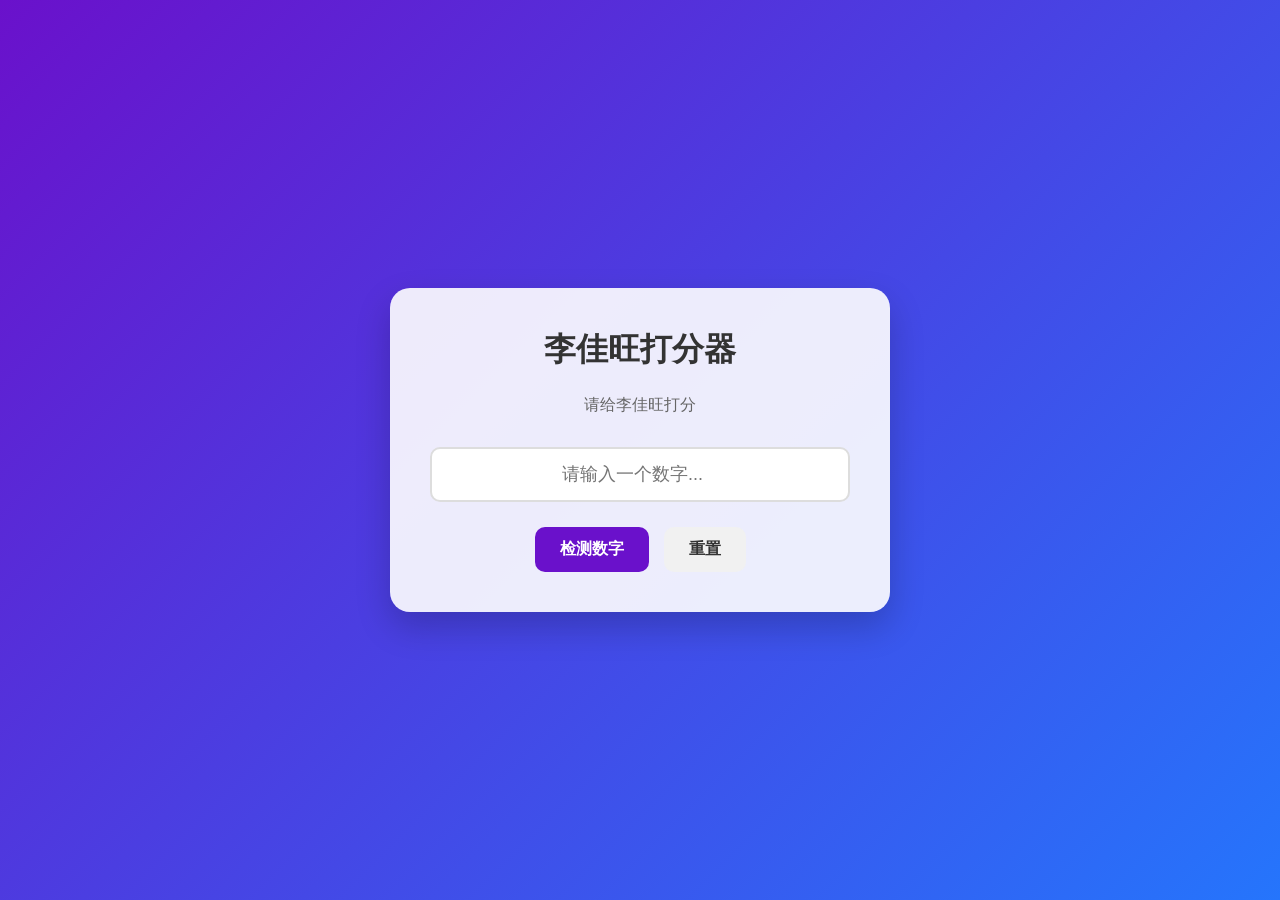
==== index.html @ b2b63b45 "增加了旺仔头像捏" ====
<!DOCTYPE html>
<html lang="zh-CN">
<head>
    <meta charset="UTF-8">
    <meta name="viewport" content="width=device-width, initial-scale=1.0">
    <title>李佳旺打分器</title>
    
    <link rel="icon" href="cute_wang.jpg" type="image/png">

    <style>
        /* --- 2. 加载动画样式 --- */
        #loader {
            position: fixed;
            top: 0;
            left: 0;
            width: 100%;
            height: 100%;
            background-color: #f4f4f4;
            display: flex;
            flex-direction: column;
            justify-content: center;
            align-items: center;
            z-index: 9999;
            transition: opacity 0.5s ease;
        }

        .eating-animation {
            width: 120px;
            height: auto;
            animation: swallow 1.2s ease-in-out infinite;
        }

        @keyframes swallow {
            0%, 100% { transform: scale(1) translateY(0); }
            50% { transform: scale(1.15) translateY(-5px); }
        }

        .loading-text {
            margin-top: 20px;
            color: #666;
            font-family: 'Segoe UI', sans-serif;
        }

        /* --- 3. 你原本的打分器样式 --- */
        * {
            margin: 0;
            padding: 0;
            box-sizing: border-box;
            font-family: 'Segoe UI', Tahoma, Geneva, Verdana, sans-serif;
        }
        
        body {
            display: flex;
            justify-content: center;
            align-items: center;
            min-height: 100vh;
            background: linear-gradient(135deg, #6a11cb 0%, #2575fc 100%);
            padding: 20px;
        }
        
        .container {
            background-color: rgba(255, 255, 255, 0.9);
            border-radius: 20px;
            box-shadow: 0 15px 35px rgba(0, 0, 0, 0.2);
            padding: 40px;
            width: 100%;
            max-width: 500px;
            text-align: center;
            transition: transform 0.3s ease;
        }
        
        .container:hover {
            transform: translateY(-5px);
        }
        
        h1 {
            color: #333;
            margin-bottom: 20px;
            font-weight: 600;
        }
        
        .description {
            color: #666;
            margin-bottom: 30px;
            line-height: 1.6;
        }
        
        .input-group {
            margin-bottom: 25px;
        }
        
        input {
            width: 100%;
            padding: 15px;
            border: 2px solid #ddd;
            border-radius: 10px;
            font-size: 18px;
            text-align: center;
            transition: border-color 0.3s;
        }
        
        input:focus {
            outline: none;
            border-color: #6a11cb;
            box-shadow: 0 0 0 3px rgba(106, 17, 203, 0.2);
        }
        
        .button-group {
            display: flex;
            justify-content: center;
            gap: 15px;
        }
        
        button {
            padding: 12px 25px;
            border: none;
            border-radius: 10px;
            font-size: 16px;
            font-weight: 600;
            cursor: pointer;
            transition: all 0.3s ease;
        }
        
        #check-btn {
            background-color: #6a11cb;
            color: white;
        }
        
        #check-btn:hover {
            background-color: #550db0;
            transform: translateY(-2px);
        }
        
        #reset-btn {
            background-color: #f1f1f1;
            color: #333;
        }
        
        #reset-btn:hover {
            background-color: #e1e1e1;
            transform: translateY(-2px);
        }
        
        .modal {
            display: none;
            position: fixed;
            top: 0;
            left: 0;
            width: 100%;
            height: 100%;
            background-color: rgba(0, 0, 0, 0.6);
            justify-content: center;
            align-items: center;
            z-index: 1000;
            animation: fadeIn 0.3s ease;
        }
        
        .modal-content {
            background-color: white;
            padding: 40px;
            border-radius: 15px;
            text-align: center;
            max-width: 400px;
            width: 90%;
            box-shadow: 0 10px 30px rgba(0, 0, 0, 0.3);
            animation: slideUp 0.4s ease;
            position: relative;
        }
        
        .modal h2 {
            color: #e74c3c;
            margin-bottom: 20px;
            font-size: 28px;
        }
        
        .modal p {
            margin-bottom: 25px;
            font-size: 18px;
            color: #333;
        }
        
        #close-btn {
            background-color: #6a11cb;
            color: white;
            padding: 12px 30px;
            border: none;
            border-radius: 8px;
            font-size: 16px;
            cursor: pointer;
            transition: background-color 0.3s;
        }
        
        @keyframes fadeIn { from { opacity: 0; } to { opacity: 1; } }
        @keyframes slideUp { 
            from { opacity: 0; transform: translateY(50px); } 
            to { opacity: 1; transform: translateY(0); } 
        }

        @media (max-width: 600px) {
            .container { padding: 30px 20px; }
            h1 { font-size: 24px; }
            .button-group { flex-direction: column; }
            button { width: 100%; }
        }
    </style>
</head>
<body>

    <div id="loader">
        <img src="cute_wang.jpg" alt="Loading" class="eating-animation">
        <div class="loading-text">正在连接李佳旺评分系统...</div>
    </div>

    <div class="container">
        <h1>李佳旺打分器</h1>
        <p class="description">请给李佳旺打分</p>
        
        <div class="input-group">
            <input type="number" id="number-input" placeholder="请输入一个数字...">
        </div>
        
        <div class="button-group">
            <button id="check-btn">检测数字</button>
            <button id="reset-btn">重置</button>
        </div>
    </div>
    
    <div class="modal" id="modal">
        <div class="modal-content">
            <h2>⚠️ 你说得对但是</h2>
            <p id="modal-message">我是你爹</p>
            <button id="close-btn">滚</button>
        </div>
    </div>

    <script>
        document.addEventListener('DOMContentLoaded', function() {
            // --- A. 加载完成后自动移除动画的逻辑 ---
            window.addEventListener('load', function() {
                const loader = document.getElementById('loader');
                setTimeout(() => {
                    loader.style.opacity = '0';
                    setTimeout(() => { loader.style.display = 'none'; }, 500);
                }, 1000); // 1秒后消失
            });

            // --- B. 你原本的打分逻辑 ---
            const input = document.getElementById('number-input');
            const checkBtn = document.getElementById('check-btn');
            const resetBtn = document.getElementById('reset-btn');
            const modal = document.getElementById('modal');
            const closeBtn = document.getElementById('close-btn');
            const modalMessage = document.getElementById('modal-message');
            
            checkBtn.addEventListener('click', function() {
                const value = input.value.trim();
                if (value === '') {
                    modalMessage.textContent = '请输入一个数字';
                    modal.style.display = 'flex';
                    return;
                }
                const number = parseFloat(value);
                if (isNaN(number)) {
                    modalMessage.textContent = '请输入有效的数字';
                    modal.style.display = 'flex';
                    return;
                }
                if (number >= 10) {
                    modalMessage.textContent = '你是我爹';
                    modal.style.display = 'flex';
                } else {
                    modalMessage.textContent = `我是你爹`;
                    modal.style.display = 'flex';
                }
            });
            
            resetBtn.addEventListener('click', function() {
                input.value = '';
                input.focus();
            });
            
            closeBtn.addEventListener('click', function() {
                modal.style.display = 'none';
            });
            
            window.addEventListener('click', function(event) {
                if (event.target === modal) {
                    modal.style.display = 'none';
                }
            });
            
            input.addEventListener('keyup', function(event) {
                if (event.key === 'Enter') {
                    checkBtn.click();
                }
            });
        });
    </script>
</body>
</html>
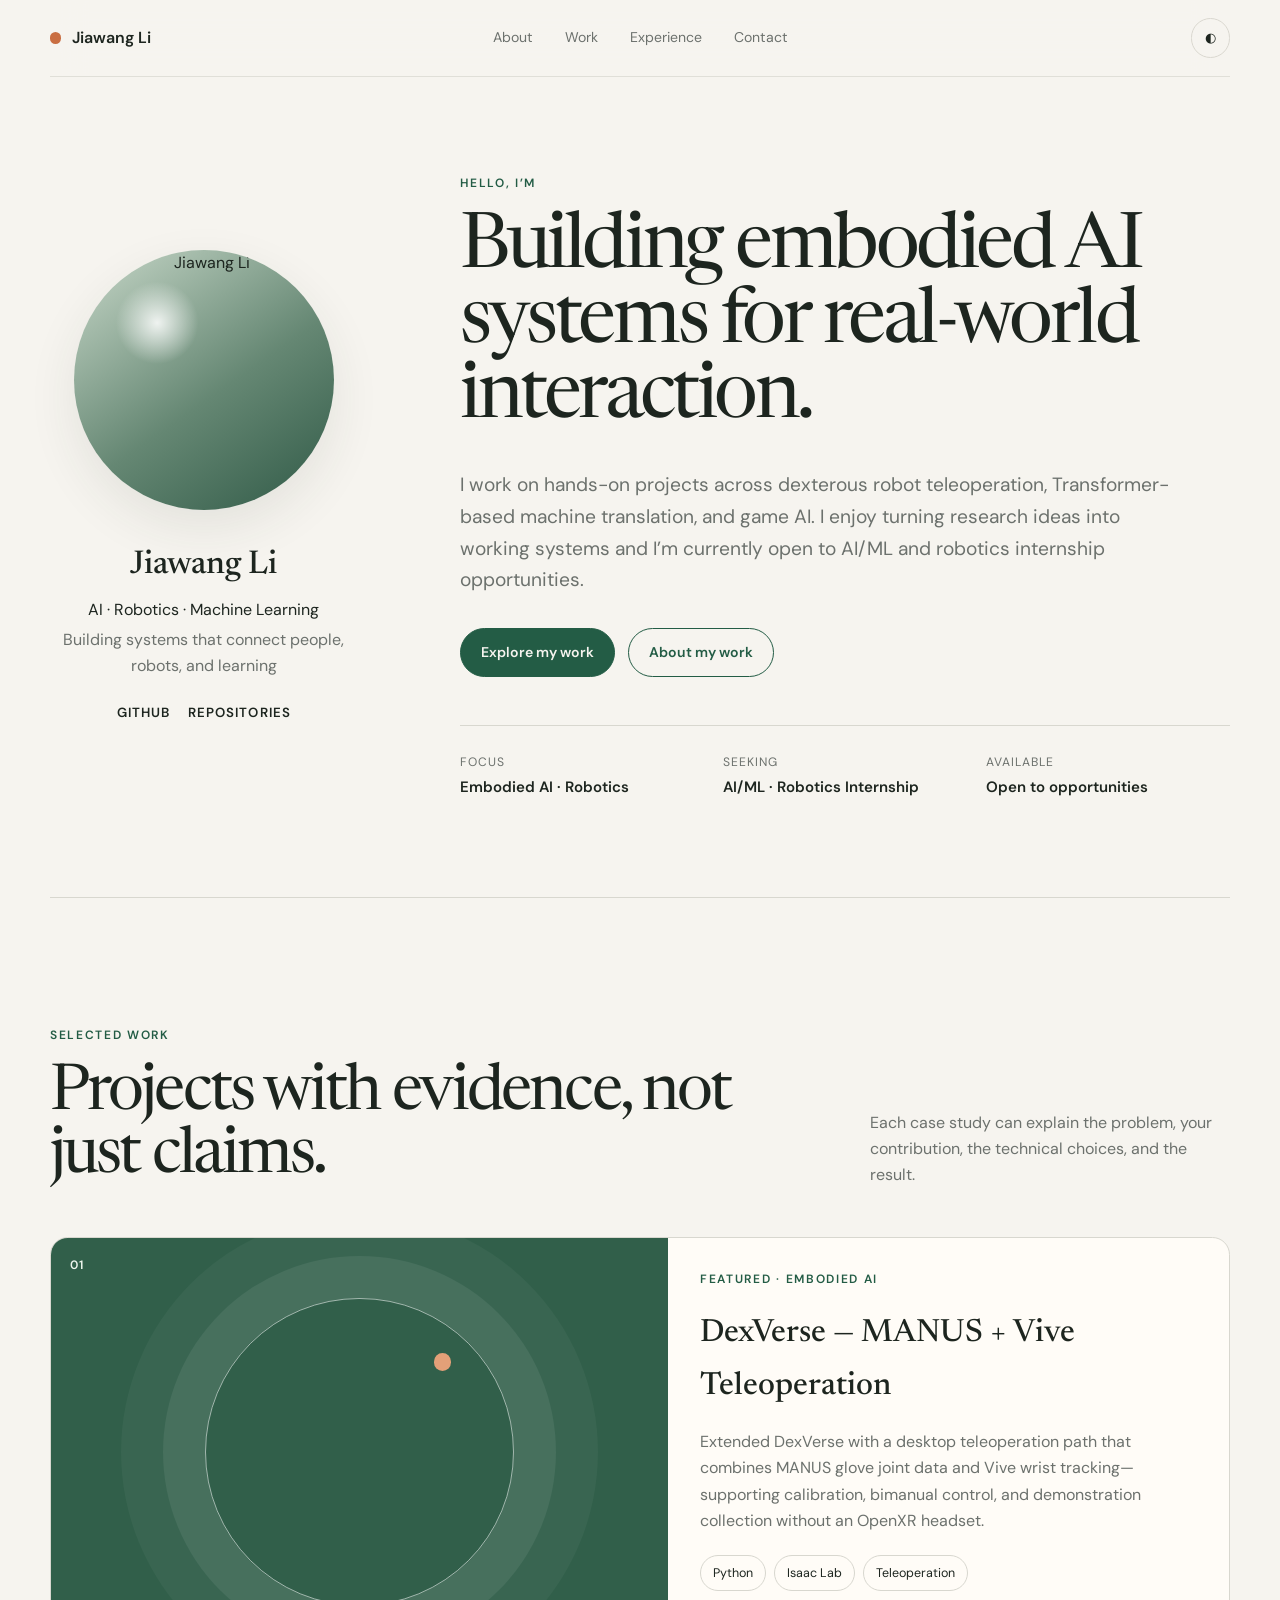
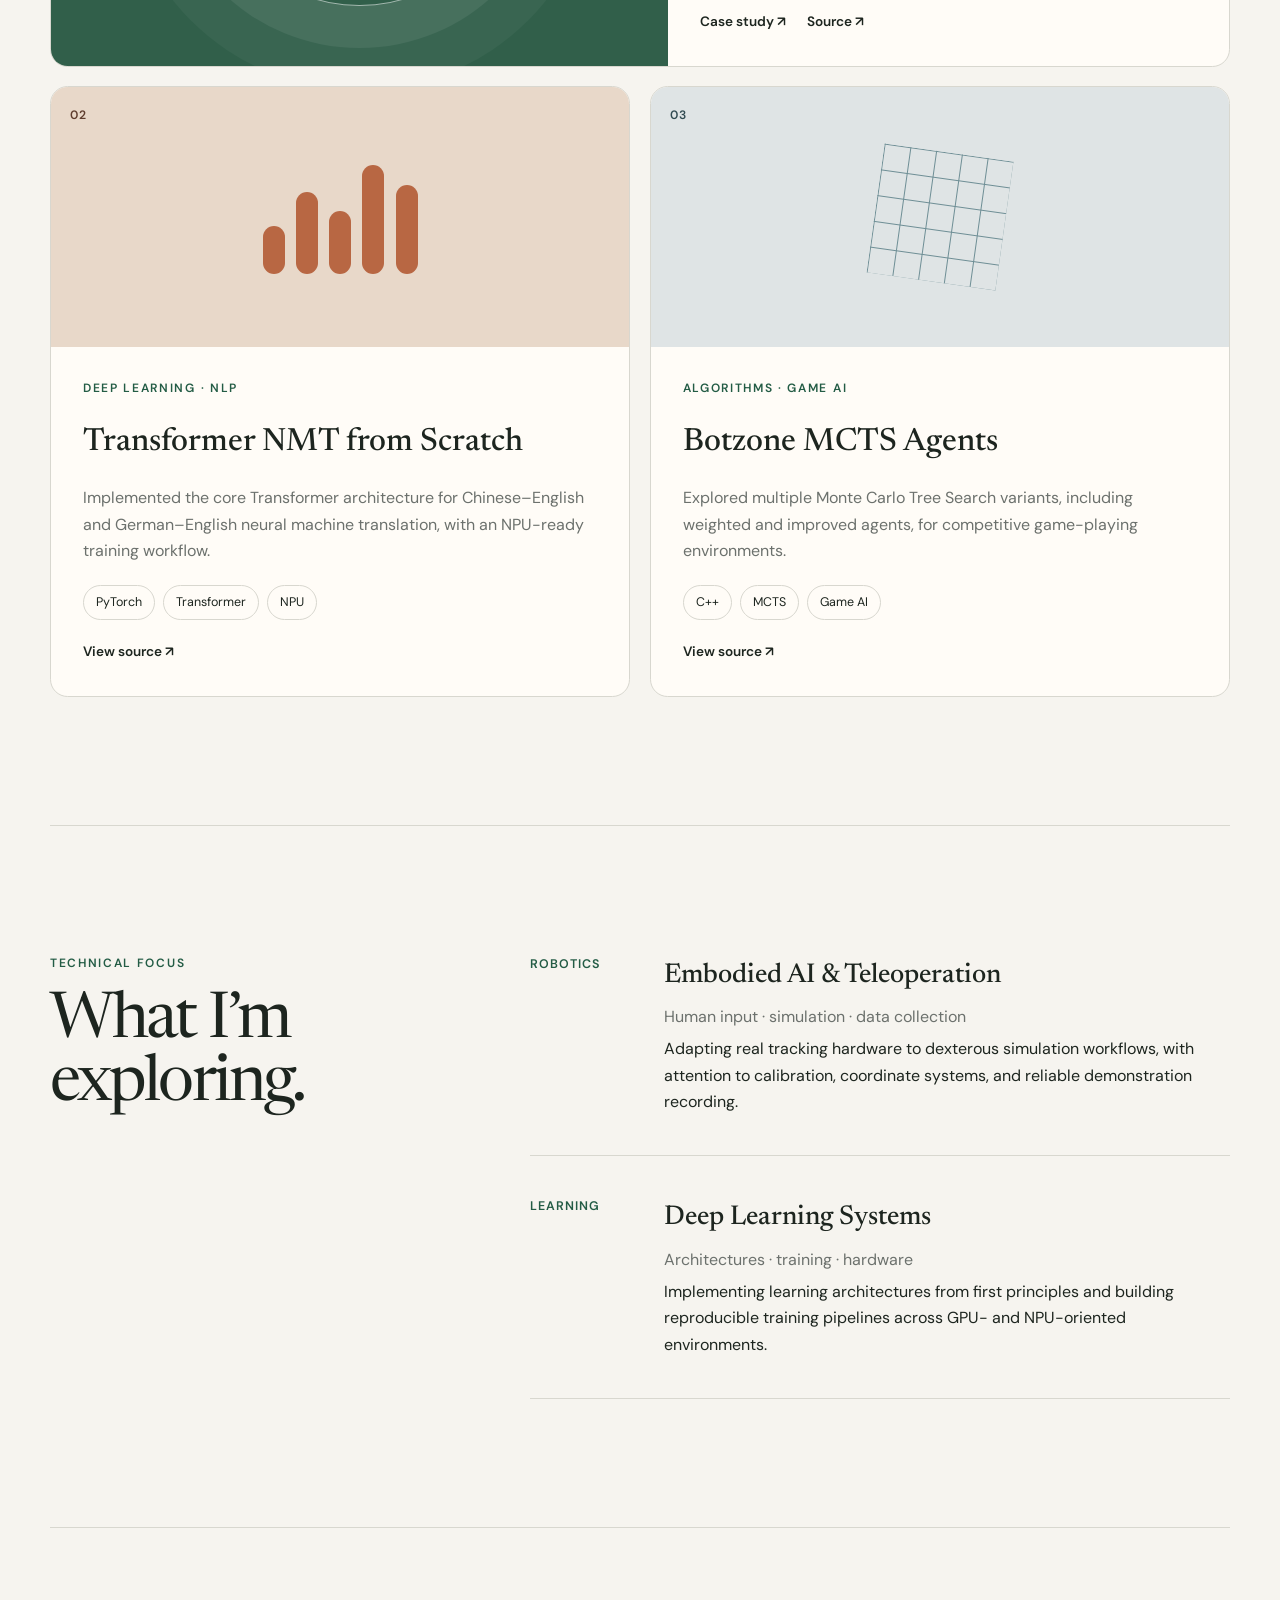
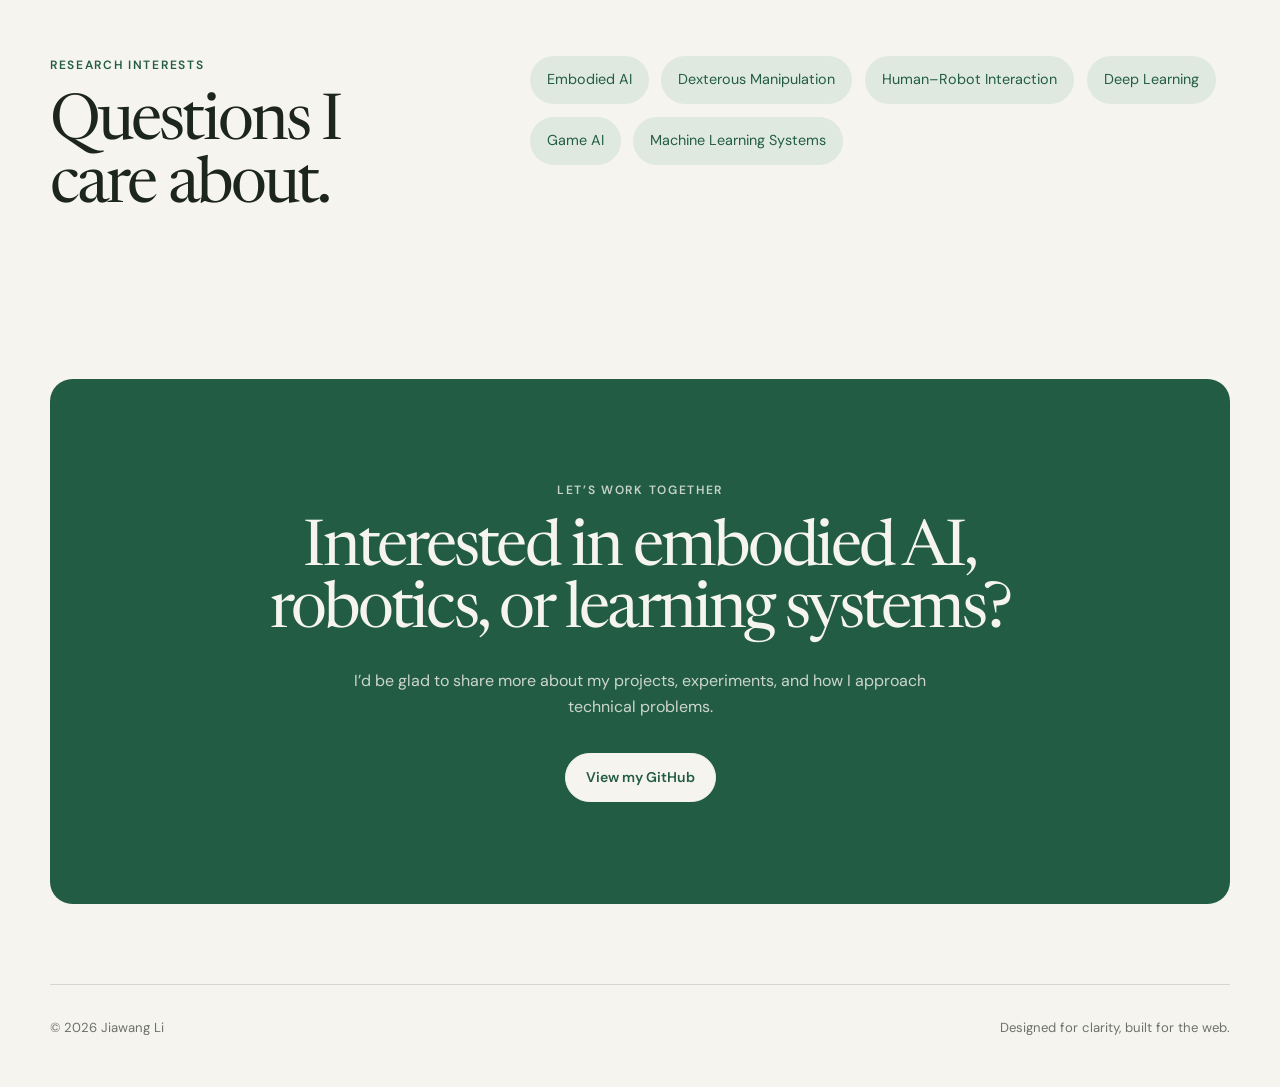
==== commit 00e71a3c: "Redesign portfolio for AI and robotics internships Replace the existing homepage with a responsive a" ====
--- a/index.html
+++ b/index.html
@@ -1,300 +1,215 @@
-<!DOCTYPE html>
-<html lang="zh-CN">
-<head>
-    <meta charset="UTF-8">
-    <meta name="viewport" content="width=device-width, initial-scale=1.0">
-    <title>李佳旺打分器</title>
-    
-    <link rel="icon" href="cute_wang.jpg" type="image/png">
-
-    <style>
-        /* --- 2. 加载动画样式 --- */
-        #loader {
-            position: fixed;
-            top: 0;
-            left: 0;
-            width: 100%;
-            height: 100%;
-            background-color: #f4f4f4;
-            display: flex;
-            flex-direction: column;
-            justify-content: center;
-            align-items: center;
-            z-index: 9999;
-            transition: opacity 0.5s ease;
-        }
-
-        .eating-animation {
-            width: 120px;
-            height: auto;
-            animation: swallow 1.2s ease-in-out infinite;
-        }
-
-        @keyframes swallow {
-            0%, 100% { transform: scale(1) translateY(0); }
-            50% { transform: scale(1.15) translateY(-5px); }
-        }
-
-        .loading-text {
-            margin-top: 20px;
-            color: #666;
-            font-family: 'Segoe UI', sans-serif;
-        }
-
-        /* --- 3. 你原本的打分器样式 --- */
-        * {
-            margin: 0;
-            padding: 0;
-            box-sizing: border-box;
-            font-family: 'Segoe UI', Tahoma, Geneva, Verdana, sans-serif;
-        }
-        
-        body {
-            display: flex;
-            justify-content: center;
-            align-items: center;
-            min-height: 100vh;
-            background: linear-gradient(135deg, #6a11cb 0%, #2575fc 100%);
-            padding: 20px;
-        }
-        
-        .container {
-            background-color: rgba(255, 255, 255, 0.9);
-            border-radius: 20px;
-            box-shadow: 0 15px 35px rgba(0, 0, 0, 0.2);
-            padding: 40px;
-            width: 100%;
-            max-width: 500px;
-            text-align: center;
-            transition: transform 0.3s ease;
-        }
-        
-        .container:hover {
-            transform: translateY(-5px);
-        }
-        
-        h1 {
-            color: #333;
-            margin-bottom: 20px;
-            font-weight: 600;
-        }
-        
-        .description {
-            color: #666;
-            margin-bottom: 30px;
-            line-height: 1.6;
-        }
-        
-        .input-group {
-            margin-bottom: 25px;
-        }
-        
-        input {
-            width: 100%;
-            padding: 15px;
-            border: 2px solid #ddd;
-            border-radius: 10px;
-            font-size: 18px;
-            text-align: center;
-            transition: border-color 0.3s;
-        }
-        
-        input:focus {
-            outline: none;
-            border-color: #6a11cb;
-            box-shadow: 0 0 0 3px rgba(106, 17, 203, 0.2);
-        }
-        
-        .button-group {
-            display: flex;
-            justify-content: center;
-            gap: 15px;
-        }
-        
-        button {
-            padding: 12px 25px;
-            border: none;
-            border-radius: 10px;
-            font-size: 16px;
-            font-weight: 600;
-            cursor: pointer;
-            transition: all 0.3s ease;
-        }
-        
-        #check-btn {
-            background-color: #6a11cb;
-            color: white;
-        }
-        
-        #check-btn:hover {
-            background-color: #550db0;
-            transform: translateY(-2px);
-        }
-        
-        #reset-btn {
-            background-color: #f1f1f1;
-            color: #333;
-        }
-        
-        #reset-btn:hover {
-            background-color: #e1e1e1;
-            transform: translateY(-2px);
-        }
-        
-        .modal {
-            display: none;
-            position: fixed;
-            top: 0;
-            left: 0;
-            width: 100%;
-            height: 100%;
-            background-color: rgba(0, 0, 0, 0.6);
-            justify-content: center;
-            align-items: center;
-            z-index: 1000;
-            animation: fadeIn 0.3s ease;
-        }
-        
-        .modal-content {
-            background-color: white;
-            padding: 40px;
-            border-radius: 15px;
-            text-align: center;
-            max-width: 400px;
-            width: 90%;
-            box-shadow: 0 10px 30px rgba(0, 0, 0, 0.3);
-            animation: slideUp 0.4s ease;
-            position: relative;
-        }
-        
-        .modal h2 {
-            color: #e74c3c;
-            margin-bottom: 20px;
-            font-size: 28px;
-        }
-        
-        .modal p {
-            margin-bottom: 25px;
-            font-size: 18px;
-            color: #333;
-        }
-        
-        #close-btn {
-            background-color: #6a11cb;
-            color: white;
-            padding: 12px 30px;
-            border: none;
-            border-radius: 8px;
-            font-size: 16px;
-            cursor: pointer;
-            transition: background-color 0.3s;
-        }
-        
-        @keyframes fadeIn { from { opacity: 0; } to { opacity: 1; } }
-        @keyframes slideUp { 
-            from { opacity: 0; transform: translateY(50px); } 
-            to { opacity: 1; transform: translateY(0); } 
-        }
-
-        @media (max-width: 600px) {
-            .container { padding: 30px 20px; }
-            h1 { font-size: 24px; }
-            .button-group { flex-direction: column; }
-            button { width: 100%; }
-        }
-    </style>
-</head>
-<body>
-
-    <div id="loader">
-        <img src="cute_wang.jpg" alt="Loading" class="eating-animation">
-        <div class="loading-text">正在连接李佳旺评分系统...</div>
-    </div>
-
-    <div class="container">
-        <h1>李佳旺打分器</h1>
-        <p class="description">请给李佳旺打分</p>
-        
-        <div class="input-group">
-            <input type="number" id="number-input" placeholder="请输入一个数字...">
-        </div>
-        
-        <div class="button-group">
-            <button id="check-btn">检测数字</button>
-            <button id="reset-btn">重置</button>
-        </div>
-    </div>
-    
-    <div class="modal" id="modal">
-        <div class="modal-content">
-            <h2>⚠️ 你说得对但是</h2>
-            <p id="modal-message">我是你爹</p>
-            <button id="close-btn">滚</button>
-        </div>
-    </div>
-
-    <script>
-        document.addEventListener('DOMContentLoaded', function() {
-            // --- A. 加载完成后自动移除动画的逻辑 ---
-            window.addEventListener('load', function() {
-                const loader = document.getElementById('loader');
-                setTimeout(() => {
-                    loader.style.opacity = '0';
-                    setTimeout(() => { loader.style.display = 'none'; }, 500);
-                }, 1000); // 1秒后消失
-            });
-
-            // --- B. 你原本的打分逻辑 ---
-            const input = document.getElementById('number-input');
-            const checkBtn = document.getElementById('check-btn');
-            const resetBtn = document.getElementById('reset-btn');
-            const modal = document.getElementById('modal');
-            const closeBtn = document.getElementById('close-btn');
-            const modalMessage = document.getElementById('modal-message');
-            
-            checkBtn.addEventListener('click', function() {
-                const value = input.value.trim();
-                if (value === '') {
-                    modalMessage.textContent = '请输入一个数字';
-                    modal.style.display = 'flex';
-                    return;
-                }
-                const number = parseFloat(value);
-                if (isNaN(number)) {
-                    modalMessage.textContent = '请输入有效的数字';
-                    modal.style.display = 'flex';
-                    return;
-                }
-                if (number >= 10) {
-                    modalMessage.textContent = '你是我爹';
-                    modal.style.display = 'flex';
-                } else {
-                    modalMessage.textContent = `我是你爹`;
-                    modal.style.display = 'flex';
-                }
-            });
-            
-            resetBtn.addEventListener('click', function() {
-                input.value = '';
-                input.focus();
-            });
-            
-            closeBtn.addEventListener('click', function() {
-                modal.style.display = 'none';
-            });
-            
-            window.addEventListener('click', function(event) {
-                if (event.target === modal) {
-                    modal.style.display = 'none';
-                }
-            });
-            
-            input.addEventListener('keyup', function(event) {
-                if (event.key === 'Enter') {
-                    checkBtn.click();
-                }
-            });
-        });
-    </script>
-</body>
-</html>+<!doctype html>
+<html lang="en">
+  <head>
+    <meta charset="UTF-8" />
+    <meta name="viewport" content="width=device-width, initial-scale=1.0" />
+    <meta
+      name="description"
+      content="Personal academic portfolio featuring AI projects, research interests, experience, and education."
+    />
+    <meta name="theme-color" content="#f6f4ef" />
+    <title>Jiawang Li — AI, Robotics & Machine Learning</title>
+    <link rel="preconnect" href="https://fonts.googleapis.com" />
+    <link rel="preconnect" href="https://fonts.gstatic.com" crossorigin />
+    <link
+      href="https://fonts.googleapis.com/css2?family=DM+Sans:wght@400;500;600&family=Newsreader:opsz,wght@6..72,400;6..72,500&display=swap"
+      rel="stylesheet"
+    />
+    <link rel="stylesheet" href="styles.css" />
+  </head>
+  <body>
+    <a class="skip-link" href="#main">Skip to content</a>
+
+    <header class="site-header">
+      <a class="wordmark" href="#top" aria-label="Back to top">
+        <span class="wordmark-dot"></span>
+        <span data-profile="shortName">Jiawang Li</span>
+      </a>
+      <nav aria-label="Primary navigation">
+        <a href="#about">About</a>
+        <a href="#work">Work</a>
+        <a href="#experience">Experience</a>
+        <a href="#contact">Contact</a>
+      </nav>
+      <button class="theme-toggle" type="button" aria-label="Toggle color theme">
+        <span aria-hidden="true">◐</span>
+      </button>
+    </header>
+
+    <main id="main">
+      <section class="hero" id="top">
+        <div class="profile-card">
+          <div class="avatar">
+            <img src="https://github.com/JiawangLi07.png" alt="Jiawang Li" />
+          </div>
+          <h1 data-profile="name">Jiawang Li</h1>
+          <p class="profile-role" data-profile="role">AI · Robotics · Machine Learning</p>
+          <p class="profile-location" data-profile="location">Building systems that connect people, robots, and learning</p>
+          <div class="social-links" aria-label="Social links">
+            <a data-link="github" href="https://github.com/JiawangLi07" target="_blank" rel="noreferrer">GitHub</a>
+            <a href="https://github.com/JiawangLi07?tab=repositories" target="_blank" rel="noreferrer">Repositories</a>
+          </div>
+        </div>
+
+        <div class="hero-copy" id="about">
+          <p class="eyebrow">Hello, I’m</p>
+          <h2 data-profile="headline">Building embodied AI systems for real-world interaction.</h2>
+          <p class="intro" data-profile="intro">
+            I work on hands-on projects across dexterous robot teleoperation, Transformer-based machine translation,
+            and game AI. I enjoy turning research ideas into working systems and I’m currently open to AI/ML and
+            robotics internship opportunities.
+          </p>
+          <div class="hero-actions">
+            <a class="button button-primary" href="#work">Explore my work</a>
+            <a class="button button-secondary" href="#experience">About my work</a>
+          </div>
+          <dl class="quick-facts">
+            <div>
+              <dt>Focus</dt>
+              <dd data-profile="focus">Embodied AI · Robotics</dd>
+            </div>
+            <div>
+              <dt>Seeking</dt>
+              <dd data-profile="seeking">AI/ML · Robotics Internship</dd>
+            </div>
+            <div>
+              <dt>Available</dt>
+              <dd data-profile="availability">Open to opportunities</dd>
+            </div>
+          </dl>
+        </div>
+      </section>
+
+      <section class="section" id="work">
+        <div class="section-heading">
+          <div>
+            <p class="eyebrow">Selected work</p>
+            <h2>Projects with evidence, not just claims.</h2>
+          </div>
+          <p>Each case study can explain the problem, your contribution, the technical choices, and the result.</p>
+        </div>
+
+        <div class="project-grid">
+          <article class="project-card project-featured">
+            <div class="project-visual visual-one" aria-hidden="true">
+              <span>01</span>
+              <div class="visual-orbit"></div>
+            </div>
+            <div class="project-content">
+              <p class="project-type">Featured · Embodied AI</p>
+              <h3>DexVerse — MANUS + Vive Teleoperation</h3>
+              <p>
+                Extended DexVerse with a desktop teleoperation path that combines MANUS glove joint data and Vive
+                wrist tracking—supporting calibration, bimanual control, and demonstration collection without an
+                OpenXR headset.
+              </p>
+              <ul class="tags" aria-label="Technologies">
+                <li>Python</li>
+                <li>Isaac Lab</li>
+                <li>Teleoperation</li>
+              </ul>
+              <div class="project-links">
+                <a href="https://github.com/JiawangLi07/manus-vive-dexverse" target="_blank" rel="noreferrer">Case study ↗</a>
+                <a href="https://github.com/JiawangLi07/manus-vive-dexverse" target="_blank" rel="noreferrer">Source ↗</a>
+              </div>
+            </div>
+          </article>
+
+          <article class="project-card">
+            <div class="project-visual visual-two" aria-hidden="true">
+              <span>02</span>
+              <div class="visual-bars"><i></i><i></i><i></i><i></i><i></i></div>
+            </div>
+            <div class="project-content">
+              <p class="project-type">Deep learning · NLP</p>
+              <h3>Transformer NMT from Scratch</h3>
+              <p>Implemented the core Transformer architecture for Chinese–English and German–English neural machine translation, with an NPU-ready training workflow.</p>
+              <ul class="tags">
+                <li>PyTorch</li>
+                <li>Transformer</li>
+                <li>NPU</li>
+              </ul>
+              <div class="project-links">
+                <a href="https://github.com/JiawangLi07/Transformer-handout" target="_blank" rel="noreferrer">View source ↗</a>
+              </div>
+            </div>
+          </article>
+
+          <article class="project-card">
+            <div class="project-visual visual-three" aria-hidden="true">
+              <span>03</span>
+              <div class="visual-grid"></div>
+            </div>
+            <div class="project-content">
+              <p class="project-type">Algorithms · Game AI</p>
+              <h3>Botzone MCTS Agents</h3>
+              <p>Explored multiple Monte Carlo Tree Search variants, including weighted and improved agents, for competitive game-playing environments.</p>
+              <ul class="tags">
+                <li>C++</li>
+                <li>MCTS</li>
+                <li>Game AI</li>
+              </ul>
+              <div class="project-links">
+                <a href="https://github.com/JiawangLi07/botzone" target="_blank" rel="noreferrer">View source ↗</a>
+              </div>
+            </div>
+          </article>
+        </div>
+      </section>
+
+      <section class="section split-section" id="experience">
+        <div>
+          <p class="eyebrow">Technical focus</p>
+          <h2>What I’m exploring.</h2>
+        </div>
+        <div class="timeline">
+          <article>
+            <div class="timeline-meta">Robotics</div>
+            <div>
+              <h3>Embodied AI & Teleoperation</h3>
+              <p class="muted">Human input · simulation · data collection</p>
+              <p>Adapting real tracking hardware to dexterous simulation workflows, with attention to calibration, coordinate systems, and reliable demonstration recording.</p>
+            </div>
+          </article>
+          <article>
+            <div class="timeline-meta">Learning</div>
+            <div>
+              <h3>Deep Learning Systems</h3>
+              <p class="muted">Architectures · training · hardware</p>
+              <p>Implementing learning architectures from first principles and building reproducible training pipelines across GPU- and NPU-oriented environments.</p>
+            </div>
+          </article>
+        </div>
+      </section>
+
+      <section class="section interests-section">
+        <div>
+          <p class="eyebrow">Research interests</p>
+          <h2>Questions I care about.</h2>
+        </div>
+        <div class="interest-list">
+          <span>Embodied AI</span>
+          <span>Dexterous Manipulation</span>
+          <span>Human–Robot Interaction</span>
+          <span>Deep Learning</span>
+          <span>Game AI</span>
+          <span>Machine Learning Systems</span>
+        </div>
+      </section>
+
+      <section class="contact-section" id="contact">
+        <p class="eyebrow">Let’s work together</p>
+        <h2>Interested in embodied AI, robotics, or learning systems?</h2>
+        <p>I’d be glad to share more about my projects, experiments, and how I approach technical problems.</p>
+        <a class="button button-light" href="https://github.com/JiawangLi07" target="_blank" rel="noreferrer">View my GitHub</a>
+      </section>
+    </main>
+
+    <footer>
+      <p>© <span id="year"></span> <span data-profile="shortName">Jiawang Li</span></p>
+      <p>Designed for clarity, built for the web.</p>
+    </footer>
+
+    <script src="script.js"></script>
+  </body>
+</html>
--- a/styles.css
+++ b/styles.css
@@ -0,0 +1,658 @@
+:root {
+  color-scheme: light;
+  --bg: #f6f4ef;
+  --surface: #fffcf7;
+  --ink: #1d251f;
+  --muted: #6c716d;
+  --line: #d8d7cf;
+  --accent: #235c45;
+  --accent-soft: #dfe9df;
+  --warm: #c96e42;
+  --shadow: 0 18px 50px rgba(43, 52, 45, 0.09);
+}
+
+:root[data-theme="dark"] {
+  color-scheme: dark;
+  --bg: #151a17;
+  --surface: #1c231f;
+  --ink: #eef0ea;
+  --muted: #a6ada7;
+  --line: #343d37;
+  --accent: #9bc4a7;
+  --accent-soft: #27362c;
+  --warm: #e59a70;
+  --shadow: 0 18px 50px rgba(0, 0, 0, 0.22);
+}
+
+* {
+  box-sizing: border-box;
+}
+
+html {
+  scroll-behavior: smooth;
+}
+
+body {
+  margin: 0;
+  background: var(--bg);
+  color: var(--ink);
+  font-family: "DM Sans", system-ui, -apple-system, BlinkMacSystemFont, "Segoe UI", sans-serif;
+  line-height: 1.65;
+}
+
+a {
+  color: inherit;
+  text-decoration: none;
+}
+
+.skip-link {
+  position: fixed;
+  top: 1rem;
+  left: 1rem;
+  z-index: 10;
+  padding: 0.65rem 1rem;
+  background: var(--ink);
+  color: var(--bg);
+  transform: translateY(-160%);
+}
+
+.skip-link:focus {
+  transform: translateY(0);
+}
+
+.site-header {
+  position: sticky;
+  top: 0;
+  z-index: 5;
+  display: grid;
+  grid-template-columns: 1fr auto 1fr;
+  align-items: center;
+  width: min(1180px, calc(100% - 3rem));
+  margin: 0 auto;
+  padding: 1.15rem 0;
+  background: color-mix(in srgb, var(--bg) 88%, transparent);
+  border-bottom: 1px solid color-mix(in srgb, var(--line) 75%, transparent);
+  backdrop-filter: blur(16px);
+}
+
+.wordmark {
+  display: inline-flex;
+  align-items: center;
+  gap: 0.7rem;
+  font-weight: 600;
+}
+
+.wordmark-dot {
+  width: 0.7rem;
+  height: 0.7rem;
+  border-radius: 50%;
+  background: var(--warm);
+}
+
+nav {
+  display: flex;
+  gap: 2rem;
+  font-size: 0.88rem;
+  color: var(--muted);
+}
+
+nav a,
+.social-links a,
+.project-links a {
+  transition: color 160ms ease;
+}
+
+nav a:hover,
+.social-links a:hover,
+.project-links a:hover {
+  color: var(--accent);
+}
+
+.theme-toggle {
+  justify-self: end;
+  width: 2.45rem;
+  height: 2.45rem;
+  border: 1px solid var(--line);
+  border-radius: 50%;
+  background: transparent;
+  color: var(--ink);
+  cursor: pointer;
+}
+
+main,
+footer {
+  width: min(1180px, calc(100% - 3rem));
+  margin: 0 auto;
+}
+
+.hero {
+  display: grid;
+  grid-template-columns: minmax(230px, 0.72fr) minmax(0, 1.8fr);
+  gap: clamp(3rem, 8vw, 8rem);
+  align-items: center;
+  min-height: calc(100vh - 5rem);
+  padding: 6rem 0;
+}
+
+.profile-card {
+  text-align: center;
+}
+
+.avatar {
+  display: grid;
+  place-items: center;
+  width: min(100%, 260px);
+  aspect-ratio: 1;
+  margin: 0 auto 1.8rem;
+  overflow: hidden;
+  border-radius: 50%;
+  background:
+    radial-gradient(circle at 32% 28%, rgba(255, 255, 255, 0.85), transparent 16%),
+    linear-gradient(145deg, #c9d9ca, #658773 55%, #2f5946);
+  box-shadow: var(--shadow);
+}
+
+.avatar img {
+  width: 100%;
+  height: 100%;
+  object-fit: cover;
+}
+
+.profile-card h1 {
+  margin: 0;
+  font-family: "Newsreader", Georgia, serif;
+  font-size: 2.05rem;
+  font-weight: 500;
+}
+
+.profile-role,
+.profile-location {
+  margin: 0.25rem 0;
+}
+
+.profile-role {
+  color: var(--ink);
+}
+
+.profile-location,
+.muted {
+  color: var(--muted);
+}
+
+.social-links {
+  display: flex;
+  justify-content: center;
+  gap: 1.1rem;
+  margin-top: 1.4rem;
+  font-size: 0.83rem;
+  font-weight: 600;
+  text-transform: uppercase;
+  letter-spacing: 0.08em;
+}
+
+.hero-copy h2,
+.section-heading h2,
+.split-section h2,
+.interests-section h2,
+.contact-section h2 {
+  margin: 0;
+  font-family: "Newsreader", Georgia, serif;
+  font-size: clamp(2.65rem, 6vw, 5.8rem);
+  font-weight: 400;
+  line-height: 0.98;
+  letter-spacing: -0.045em;
+}
+
+.eyebrow,
+.project-type {
+  margin: 0 0 1.1rem;
+  color: var(--accent);
+  font-size: 0.75rem;
+  font-weight: 600;
+  letter-spacing: 0.14em;
+  text-transform: uppercase;
+}
+
+.intro {
+  max-width: 720px;
+  margin: 2rem 0;
+  color: var(--muted);
+  font-size: clamp(1.05rem, 1.5vw, 1.25rem);
+}
+
+.hero-actions {
+  display: flex;
+  flex-wrap: wrap;
+  gap: 0.8rem;
+}
+
+.button {
+  display: inline-flex;
+  align-items: center;
+  justify-content: center;
+  min-height: 3rem;
+  padding: 0.75rem 1.25rem;
+  border: 1px solid var(--accent);
+  border-radius: 999px;
+  font-size: 0.88rem;
+  font-weight: 600;
+  transition: transform 160ms ease, background 160ms ease;
+}
+
+.button:hover {
+  transform: translateY(-2px);
+}
+
+.button-primary {
+  background: var(--accent);
+  color: var(--bg);
+}
+
+.button-secondary {
+  color: var(--accent);
+}
+
+.quick-facts {
+  display: grid;
+  grid-template-columns: repeat(3, 1fr);
+  gap: 1.2rem;
+  margin: 3rem 0 0;
+  padding: 1.6rem 0 0;
+  border-top: 1px solid var(--line);
+}
+
+.quick-facts div {
+  min-width: 0;
+}
+
+.quick-facts dt {
+  color: var(--muted);
+  font-size: 0.76rem;
+  text-transform: uppercase;
+  letter-spacing: 0.08em;
+}
+
+.quick-facts dd {
+  margin: 0.2rem 0 0;
+  font-size: 0.94rem;
+  font-weight: 600;
+}
+
+.section {
+  padding: 8rem 0;
+  border-top: 1px solid var(--line);
+}
+
+.section-heading {
+  display: grid;
+  grid-template-columns: minmax(0, 1.5fr) minmax(240px, 0.7fr);
+  gap: 3rem;
+  align-items: end;
+  margin-bottom: 3rem;
+}
+
+.section-heading h2,
+.split-section h2,
+.interests-section h2 {
+  max-width: 760px;
+  font-size: clamp(2.5rem, 5vw, 4.8rem);
+}
+
+.section-heading > p {
+  margin: 0;
+  color: var(--muted);
+}
+
+.project-grid {
+  display: grid;
+  grid-template-columns: repeat(2, minmax(0, 1fr));
+  gap: 1.2rem;
+}
+
+.project-card {
+  overflow: hidden;
+  background: var(--surface);
+  border: 1px solid var(--line);
+  border-radius: 1.1rem;
+  box-shadow: 0 0 0 rgba(0, 0, 0, 0);
+  transition: transform 180ms ease, box-shadow 180ms ease;
+}
+
+.project-card:hover {
+  transform: translateY(-4px);
+  box-shadow: var(--shadow);
+}
+
+.project-featured {
+  display: grid;
+  grid-template-columns: 1.1fr 1fr;
+  grid-column: 1 / -1;
+}
+
+.project-visual {
+  position: relative;
+  display: grid;
+  place-items: center;
+  min-height: 260px;
+  overflow: hidden;
+}
+
+.project-visual > span {
+  position: absolute;
+  top: 1.1rem;
+  left: 1.2rem;
+  z-index: 2;
+  font-size: 0.76rem;
+  font-weight: 600;
+  letter-spacing: 0.08em;
+}
+
+.visual-one {
+  color: #eef5ed;
+  background: #315f4a;
+}
+
+.visual-orbit {
+  width: 50%;
+  aspect-ratio: 1;
+  border: 1px solid rgba(255, 255, 255, 0.55);
+  border-radius: 50%;
+  box-shadow: 0 0 0 42px rgba(255, 255, 255, 0.07), 0 0 0 84px rgba(255, 255, 255, 0.04);
+}
+
+.visual-orbit::after {
+  content: "";
+  position: absolute;
+  top: 27%;
+  left: 62%;
+  width: 1.1rem;
+  height: 1.1rem;
+  border-radius: 50%;
+  background: #e3a078;
+}
+
+.visual-two {
+  background: #e8d8c9;
+  color: #5e3d2e;
+}
+
+.visual-bars {
+  display: flex;
+  gap: 0.7rem;
+  align-items: end;
+  height: 115px;
+}
+
+.visual-bars i {
+  width: 22px;
+  border-radius: 999px;
+  background: #b86743;
+}
+
+.visual-bars i:nth-child(1) { height: 42%; }
+.visual-bars i:nth-child(2) { height: 72%; }
+.visual-bars i:nth-child(3) { height: 55%; }
+.visual-bars i:nth-child(4) { height: 95%; }
+.visual-bars i:nth-child(5) { height: 78%; }
+
+.visual-three {
+  background: #dfe4e5;
+  color: #314b52;
+}
+
+.visual-grid {
+  width: 130px;
+  height: 130px;
+  background-image: linear-gradient(#6e8e95 1px, transparent 1px), linear-gradient(90deg, #6e8e95 1px, transparent 1px);
+  background-size: 26px 26px;
+  transform: rotate(8deg);
+}
+
+.project-content {
+  padding: 2rem;
+}
+
+.project-content h3 {
+  margin: 0 0 0.8rem;
+  font-family: "Newsreader", Georgia, serif;
+  font-size: 2rem;
+  font-weight: 500;
+}
+
+.project-content > p:not(.project-type) {
+  color: var(--muted);
+}
+
+.tags {
+  display: flex;
+  flex-wrap: wrap;
+  gap: 0.5rem;
+  margin: 1.3rem 0;
+  padding: 0;
+  list-style: none;
+}
+
+.tags li,
+.interest-list span {
+  padding: 0.4rem 0.75rem;
+  border: 1px solid var(--line);
+  border-radius: 999px;
+  font-size: 0.78rem;
+}
+
+.project-links {
+  display: flex;
+  gap: 1.3rem;
+  font-size: 0.85rem;
+  font-weight: 600;
+}
+
+.split-section,
+.interests-section {
+  display: grid;
+  grid-template-columns: minmax(230px, 0.7fr) minmax(0, 1.3fr);
+  gap: clamp(3rem, 8vw, 8rem);
+}
+
+.timeline article {
+  display: grid;
+  grid-template-columns: 110px 1fr;
+  gap: 1.5rem;
+  padding: 0 0 2.5rem;
+  border-bottom: 1px solid var(--line);
+}
+
+.timeline article + article {
+  padding-top: 2.5rem;
+}
+
+.timeline-meta {
+  color: var(--accent);
+  font-size: 0.78rem;
+  font-weight: 600;
+  text-transform: uppercase;
+  letter-spacing: 0.08em;
+}
+
+.timeline h3 {
+  margin: 0;
+  font-family: "Newsreader", Georgia, serif;
+  font-size: 1.7rem;
+  font-weight: 500;
+}
+
+.timeline p {
+  margin: 0.35rem 0 0;
+}
+
+.interest-list {
+  display: flex;
+  flex-wrap: wrap;
+  align-content: start;
+  gap: 0.8rem;
+}
+
+.interest-list span {
+  padding: 0.7rem 1rem;
+  background: var(--accent-soft);
+  border-color: transparent;
+  color: var(--accent);
+  font-size: 0.9rem;
+}
+
+.contact-section {
+  margin: 2rem 0 5rem;
+  padding: clamp(3rem, 8vw, 7rem);
+  background: var(--accent);
+  border-radius: 1.4rem;
+  color: var(--bg);
+  text-align: center;
+}
+
+.contact-section .eyebrow {
+  color: color-mix(in srgb, var(--bg) 78%, transparent);
+}
+
+.contact-section h2 {
+  max-width: 900px;
+  margin: 0 auto;
+  font-size: clamp(2.4rem, 5vw, 4.5rem);
+}
+
+.contact-section p:not(.eyebrow) {
+  max-width: 600px;
+  margin: 1.5rem auto 2rem;
+  opacity: 0.8;
+}
+
+.button-light {
+  border-color: var(--bg);
+  background: var(--bg);
+  color: var(--accent);
+}
+
+footer {
+  display: flex;
+  justify-content: space-between;
+  padding: 2rem 0 3rem;
+  color: var(--muted);
+  border-top: 1px solid var(--line);
+  font-size: 0.82rem;
+}
+
+footer p {
+  margin: 0;
+}
+
+@media (max-width: 820px) {
+  .site-header {
+    grid-template-columns: 1fr auto;
+  }
+
+  nav {
+    display: none;
+  }
+
+  .hero {
+    grid-template-columns: 1fr;
+    gap: 3.5rem;
+    min-height: auto;
+    padding: 5rem 0;
+  }
+
+  .profile-card {
+    display: grid;
+    grid-template-columns: 130px 1fr;
+    column-gap: 1.5rem;
+    align-items: center;
+    text-align: left;
+  }
+
+  .avatar {
+    grid-row: 1 / 5;
+    width: 130px;
+    margin: 0;
+  }
+
+  .profile-card h1,
+  .profile-card p,
+  .social-links {
+    grid-column: 2;
+  }
+
+  .social-links {
+    justify-content: flex-start;
+    margin-top: 0.8rem;
+  }
+
+  .section-heading,
+  .split-section,
+  .interests-section {
+    grid-template-columns: 1fr;
+  }
+
+  .project-featured {
+    grid-template-columns: 1fr;
+  }
+
+  .section {
+    padding: 6rem 0;
+  }
+}
+
+@media (max-width: 600px) {
+  .site-header,
+  main,
+  footer {
+    width: min(100% - 2rem, 1180px);
+  }
+
+  .profile-card {
+    display: block;
+    text-align: center;
+  }
+
+  .avatar {
+    width: 150px;
+    margin: 0 auto 1.4rem;
+  }
+
+  .social-links {
+    justify-content: center;
+  }
+
+  .quick-facts,
+  .project-grid {
+    grid-template-columns: 1fr;
+  }
+
+  .project-featured {
+    grid-column: auto;
+  }
+
+  .timeline article {
+    grid-template-columns: 1fr;
+    gap: 0.5rem;
+  }
+
+  .contact-section {
+    padding: 3rem 1.3rem;
+  }
+
+  footer {
+    flex-direction: column;
+    gap: 0.4rem;
+  }
+}
+
+@media (prefers-reduced-motion: reduce) {
+  html {
+    scroll-behavior: auto;
+  }
+
+  *,
+  *::before,
+  *::after {
+    transition-duration: 0.01ms !important;
+  }
+}
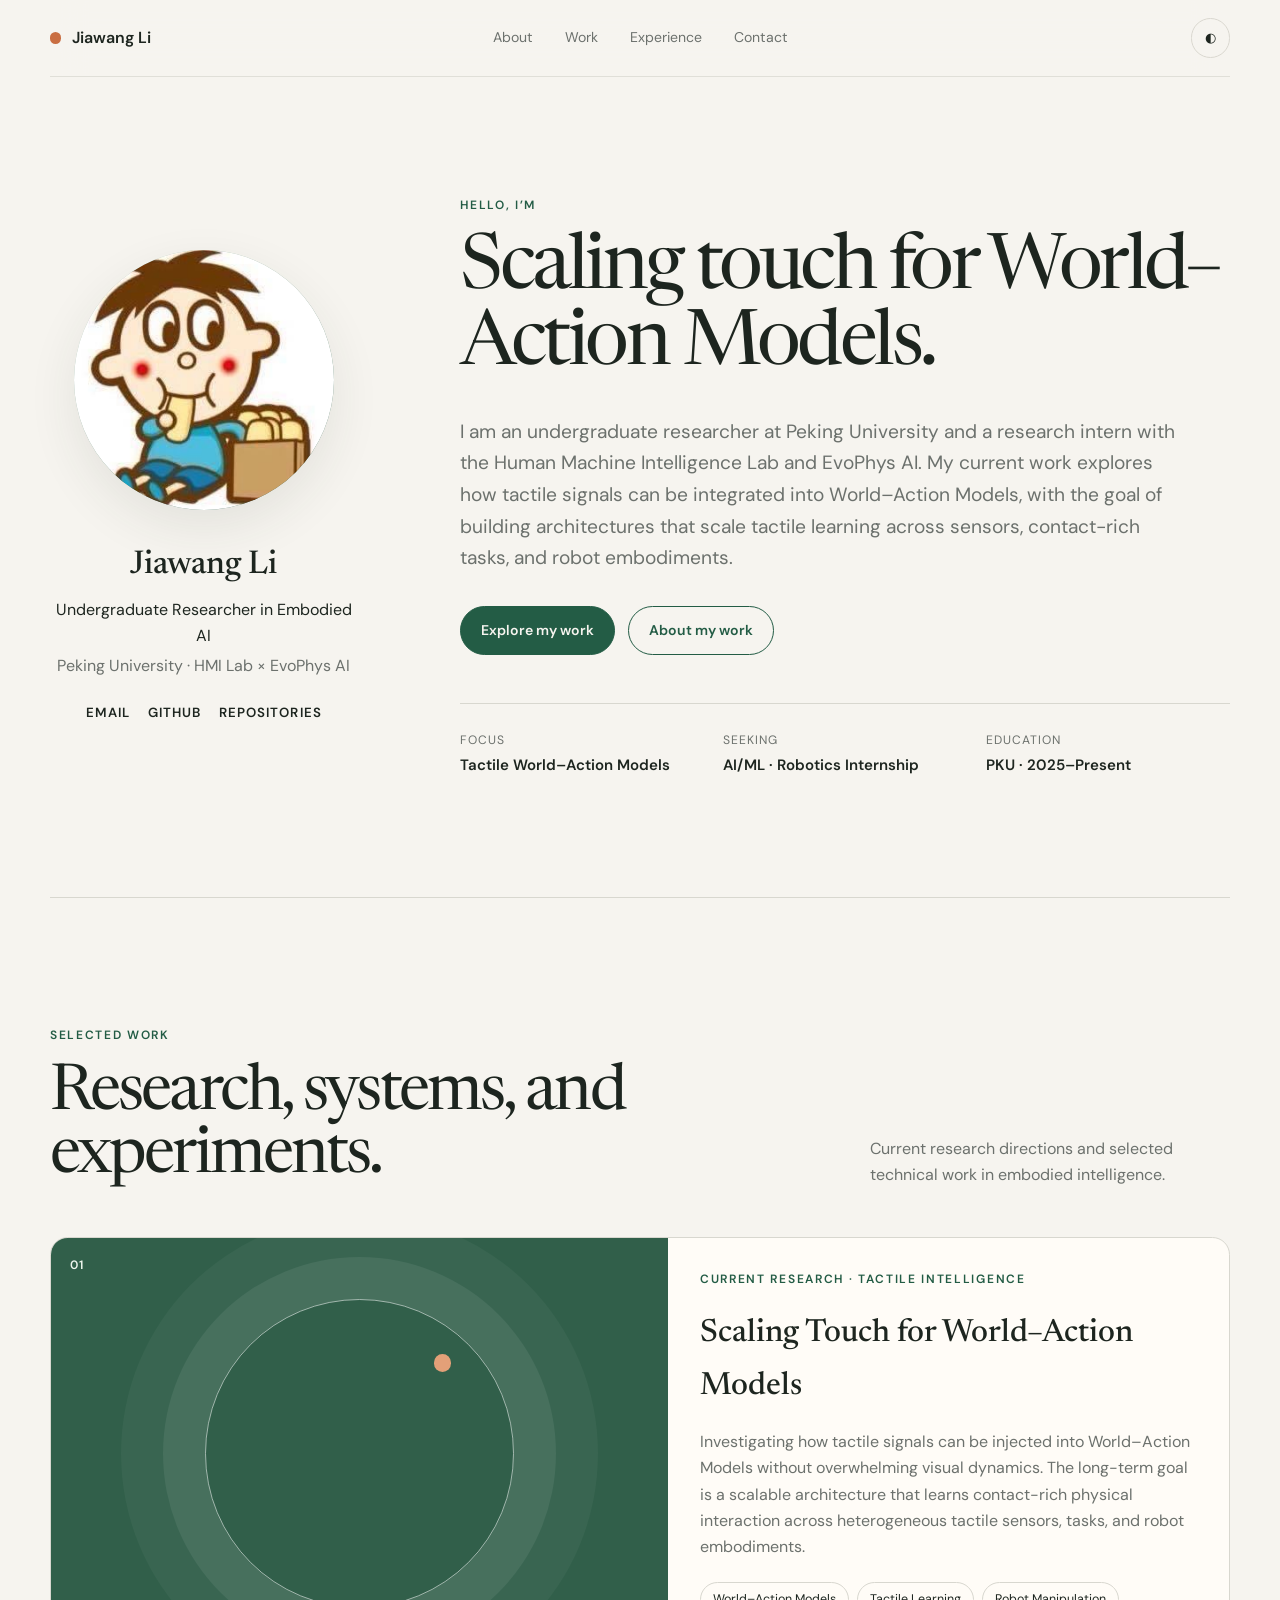
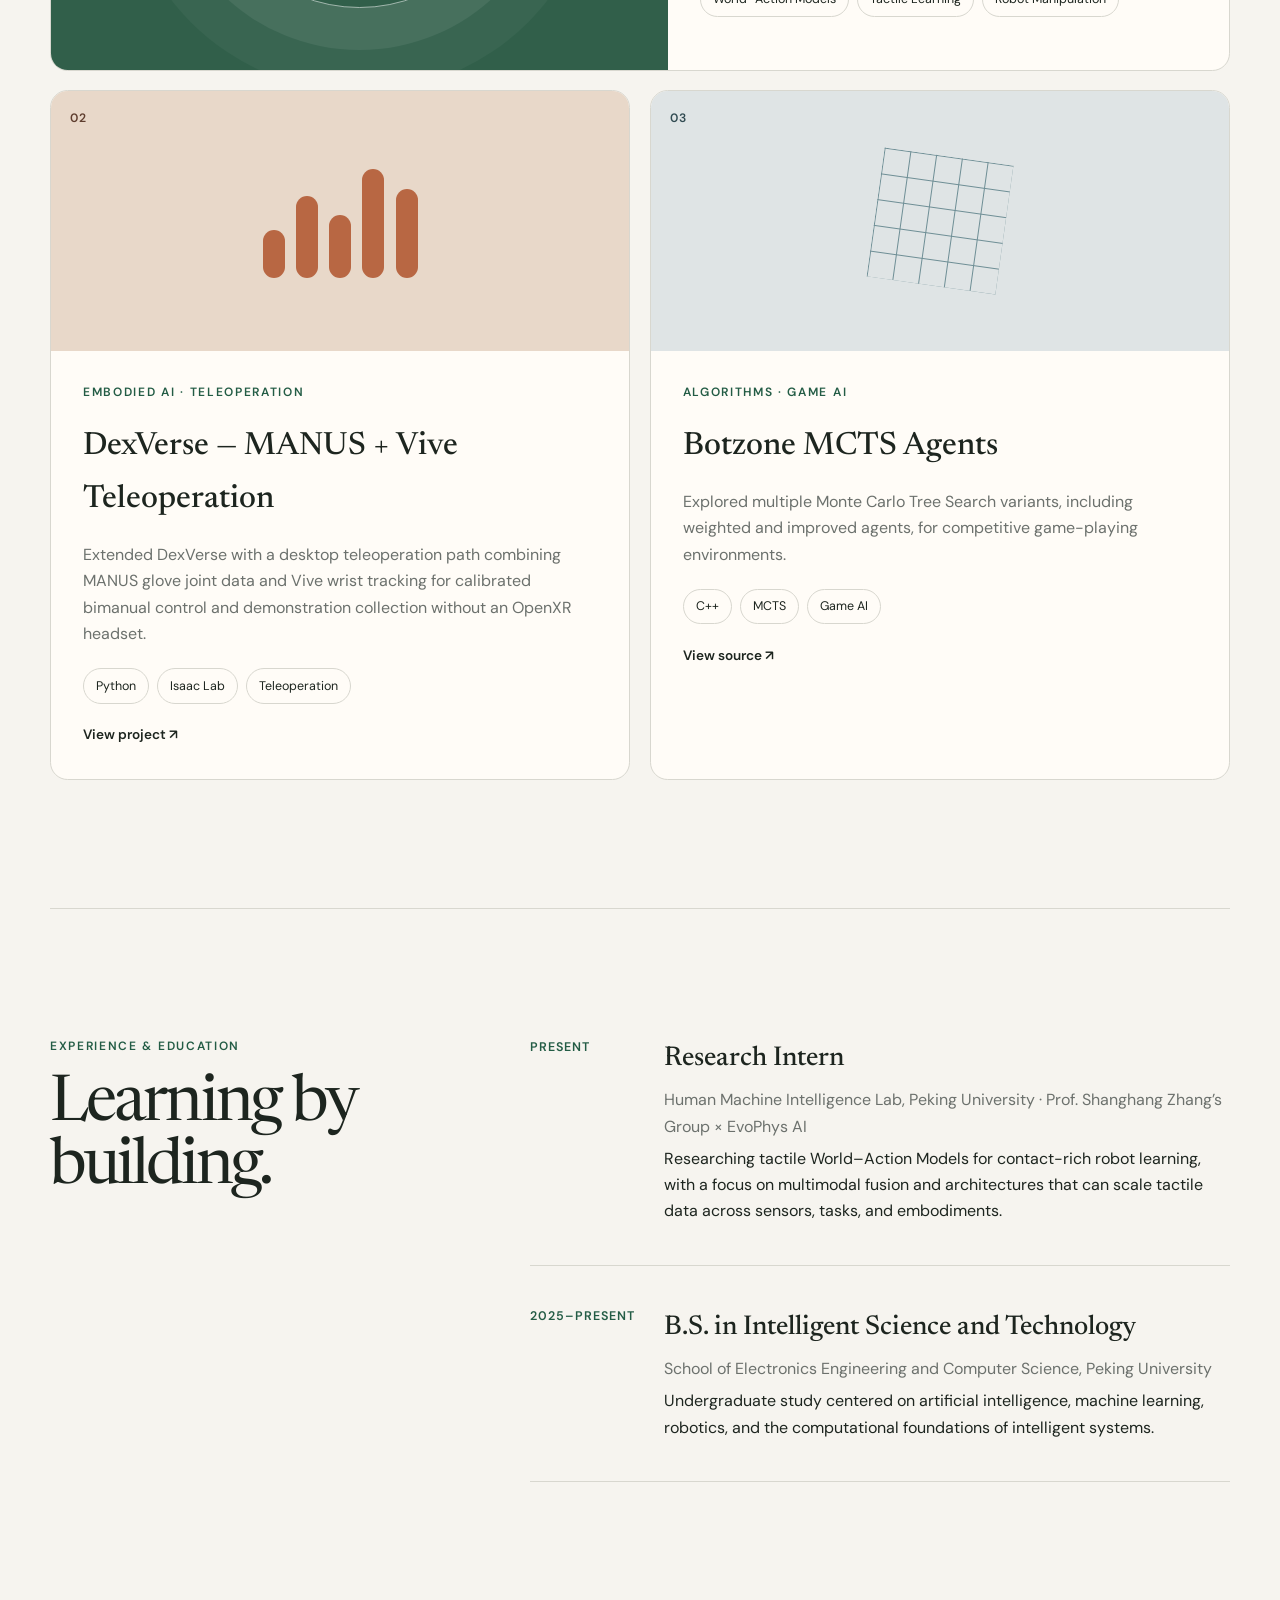
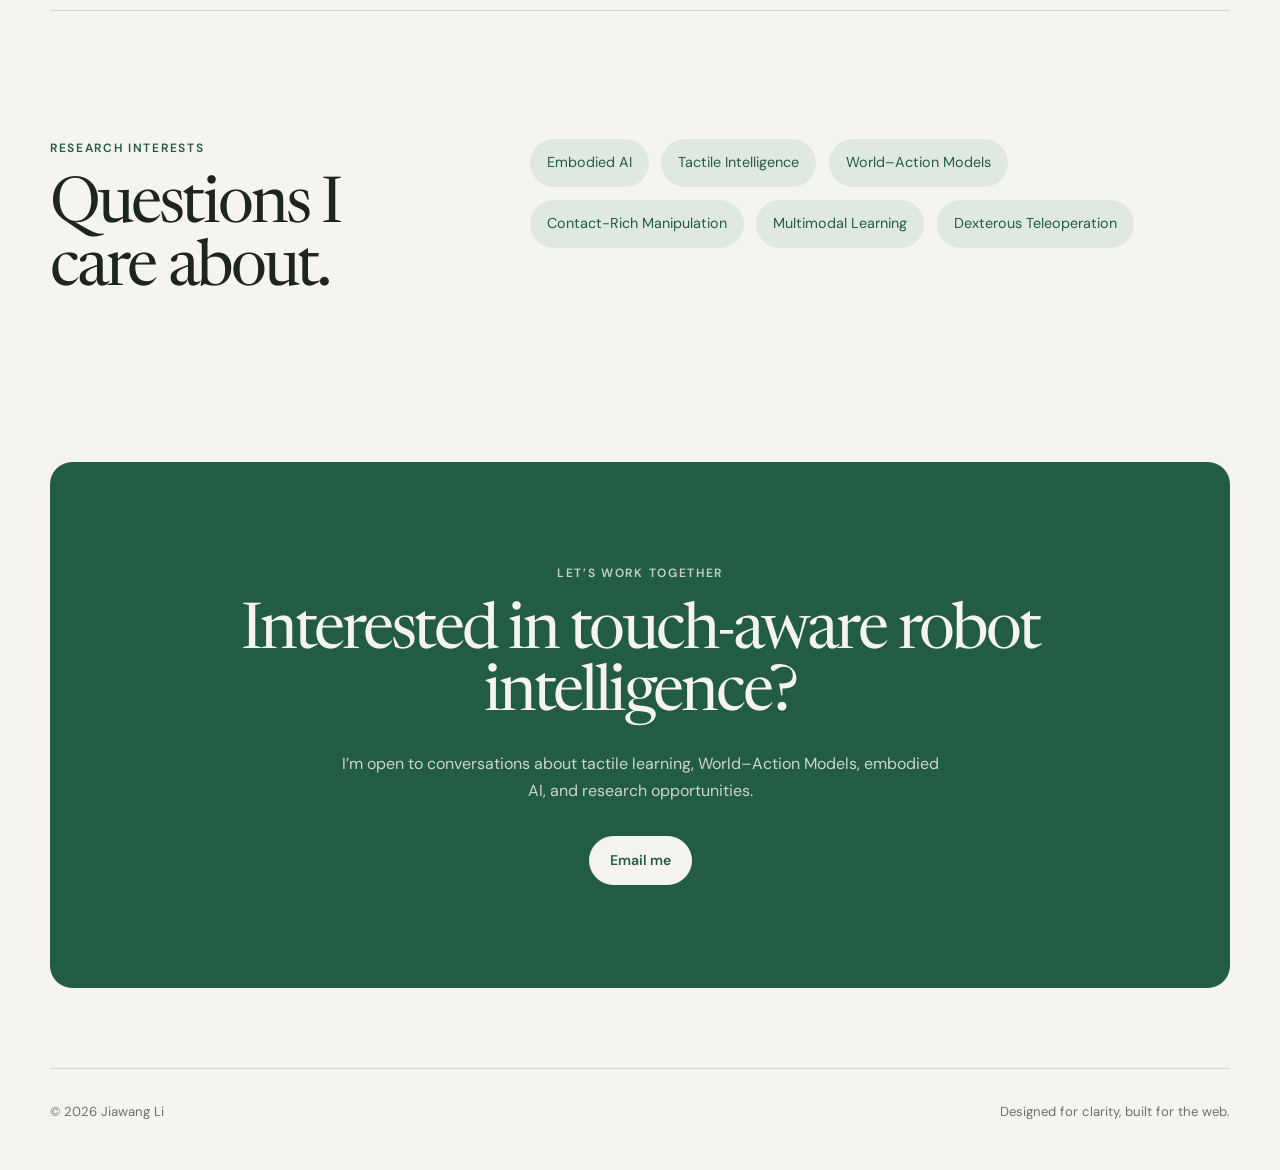
==== commit 65132926: "Update research focus, experience, and education Highlight tactile World–Action Model research, add " ====
--- a/index.html
+++ b/index.html
@@ -5,10 +5,10 @@
     <meta name="viewport" content="width=device-width, initial-scale=1.0" />
     <meta
       name="description"
-      content="Personal academic portfolio featuring AI projects, research interests, experience, and education."
+      content="Jiawang Li — Peking University undergraduate researcher working on tactile World–Action Models, embodied AI, and robot learning."
     />
     <meta name="theme-color" content="#f6f4ef" />
-    <title>Jiawang Li — AI, Robotics & Machine Learning</title>
+    <title>Jiawang Li — Embodied AI & Tactile World Models</title>
     <link rel="preconnect" href="https://fonts.googleapis.com" />
     <link rel="preconnect" href="https://fonts.gstatic.com" crossorigin />
     <link
@@ -40,12 +40,13 @@
       <section class="hero" id="top">
         <div class="profile-card">
           <div class="avatar">
-            <img src="https://github.com/JiawangLi07.png" alt="Jiawang Li" />
+            <img src="cute_wang.jpg" alt="Jiawang Li" />
           </div>
           <h1 data-profile="name">Jiawang Li</h1>
-          <p class="profile-role" data-profile="role">AI · Robotics · Machine Learning</p>
-          <p class="profile-location" data-profile="location">Building systems that connect people, robots, and learning</p>
+          <p class="profile-role" data-profile="role">Undergraduate Researcher in Embodied AI</p>
+          <p class="profile-location" data-profile="location">Peking University · HMI Lab × EvoPhys AI</p>
           <div class="social-links" aria-label="Social links">
+            <a href="mailto:wanglsji31@gmail.com">Email</a>
             <a data-link="github" href="https://github.com/JiawangLi07" target="_blank" rel="noreferrer">GitHub</a>
             <a href="https://github.com/JiawangLi07?tab=repositories" target="_blank" rel="noreferrer">Repositories</a>
           </div>
@@ -53,11 +54,12 @@
 
         <div class="hero-copy" id="about">
           <p class="eyebrow">Hello, I’m</p>
-          <h2 data-profile="headline">Building embodied AI systems for real-world interaction.</h2>
+          <h2 data-profile="headline">Scaling touch for World–Action Models.</h2>
           <p class="intro" data-profile="intro">
-            I work on hands-on projects across dexterous robot teleoperation, Transformer-based machine translation,
-            and game AI. I enjoy turning research ideas into working systems and I’m currently open to AI/ML and
-            robotics internship opportunities.
+            I am an undergraduate researcher at Peking University and a research intern with the Human Machine
+            Intelligence Lab and EvoPhys AI. My current work explores how tactile signals can be integrated into
+            World–Action Models, with the goal of building architectures that scale tactile learning across sensors,
+            contact-rich tasks, and robot embodiments.
           </p>
           <div class="hero-actions">
             <a class="button button-primary" href="#work">Explore my work</a>
@@ -66,15 +68,15 @@
           <dl class="quick-facts">
             <div>
               <dt>Focus</dt>
-              <dd data-profile="focus">Embodied AI · Robotics</dd>
+              <dd data-profile="focus">Tactile World–Action Models</dd>
             </div>
             <div>
               <dt>Seeking</dt>
               <dd data-profile="seeking">AI/ML · Robotics Internship</dd>
             </div>
             <div>
-              <dt>Available</dt>
-              <dd data-profile="availability">Open to opportunities</dd>
+              <dt>Education</dt>
+              <dd data-profile="availability">PKU · 2025–Present</dd>
             </div>
           </dl>
         </div>
@@ -84,9 +86,9 @@
         <div class="section-heading">
           <div>
             <p class="eyebrow">Selected work</p>
-            <h2>Projects with evidence, not just claims.</h2>
-          </div>
-          <p>Each case study can explain the problem, your contribution, the technical choices, and the result.</p>
+            <h2>Research, systems, and experiments.</h2>
+          </div>
+          <p>Current research directions and selected technical work in embodied intelligence.</p>
         </div>
 
         <div class="project-grid">
@@ -96,41 +98,37 @@
               <div class="visual-orbit"></div>
             </div>
             <div class="project-content">
-              <p class="project-type">Featured · Embodied AI</p>
-              <h3>DexVerse — MANUS + Vive Teleoperation</h3>
+              <p class="project-type">Current research · Tactile intelligence</p>
+              <h3>Scaling Touch for World–Action Models</h3>
               <p>
-                Extended DexVerse with a desktop teleoperation path that combines MANUS glove joint data and Vive
-                wrist tracking—supporting calibration, bimanual control, and demonstration collection without an
-                OpenXR headset.
+                Investigating how tactile signals can be injected into World–Action Models without overwhelming
+                visual dynamics. The long-term goal is a scalable architecture that learns contact-rich physical
+                interaction across heterogeneous tactile sensors, tasks, and robot embodiments.
               </p>
               <ul class="tags" aria-label="Technologies">
+                <li>World–Action Models</li>
+                <li>Tactile Learning</li>
+                <li>Robot Manipulation</li>
+              </ul>
+            </div>
+          </article>
+
+          <article class="project-card">
+            <div class="project-visual visual-two" aria-hidden="true">
+              <span>02</span>
+              <div class="visual-bars"><i></i><i></i><i></i><i></i><i></i></div>
+            </div>
+            <div class="project-content">
+              <p class="project-type">Embodied AI · Teleoperation</p>
+              <h3>DexVerse — MANUS + Vive Teleoperation</h3>
+              <p>Extended DexVerse with a desktop teleoperation path combining MANUS glove joint data and Vive wrist tracking for calibrated bimanual control and demonstration collection without an OpenXR headset.</p>
+              <ul class="tags">
                 <li>Python</li>
                 <li>Isaac Lab</li>
                 <li>Teleoperation</li>
               </ul>
               <div class="project-links">
-                <a href="https://github.com/JiawangLi07/manus-vive-dexverse" target="_blank" rel="noreferrer">Case study ↗</a>
-                <a href="https://github.com/JiawangLi07/manus-vive-dexverse" target="_blank" rel="noreferrer">Source ↗</a>
-              </div>
-            </div>
-          </article>
-
-          <article class="project-card">
-            <div class="project-visual visual-two" aria-hidden="true">
-              <span>02</span>
-              <div class="visual-bars"><i></i><i></i><i></i><i></i><i></i></div>
-            </div>
-            <div class="project-content">
-              <p class="project-type">Deep learning · NLP</p>
-              <h3>Transformer NMT from Scratch</h3>
-              <p>Implemented the core Transformer architecture for Chinese–English and German–English neural machine translation, with an NPU-ready training workflow.</p>
-              <ul class="tags">
-                <li>PyTorch</li>
-                <li>Transformer</li>
-                <li>NPU</li>
-              </ul>
-              <div class="project-links">
-                <a href="https://github.com/JiawangLi07/Transformer-handout" target="_blank" rel="noreferrer">View source ↗</a>
+                <a href="https://github.com/JiawangLi07/manus-vive-dexverse" target="_blank" rel="noreferrer">View project ↗</a>
               </div>
             </div>
           </article>
@@ -159,24 +157,24 @@
 
       <section class="section split-section" id="experience">
         <div>
-          <p class="eyebrow">Technical focus</p>
-          <h2>What I’m exploring.</h2>
+          <p class="eyebrow">Experience & education</p>
+          <h2>Learning by building.</h2>
         </div>
         <div class="timeline">
           <article>
-            <div class="timeline-meta">Robotics</div>
-            <div>
-              <h3>Embodied AI & Teleoperation</h3>
-              <p class="muted">Human input · simulation · data collection</p>
-              <p>Adapting real tracking hardware to dexterous simulation workflows, with attention to calibration, coordinate systems, and reliable demonstration recording.</p>
+            <div class="timeline-meta">Present</div>
+            <div>
+              <h3>Research Intern</h3>
+              <p class="muted">Human Machine Intelligence Lab, Peking University · Prof. Shanghang Zhang’s Group × EvoPhys AI</p>
+              <p>Researching tactile World–Action Models for contact-rich robot learning, with a focus on multimodal fusion and architectures that can scale tactile data across sensors, tasks, and embodiments.</p>
             </div>
           </article>
           <article>
-            <div class="timeline-meta">Learning</div>
-            <div>
-              <h3>Deep Learning Systems</h3>
-              <p class="muted">Architectures · training · hardware</p>
-              <p>Implementing learning architectures from first principles and building reproducible training pipelines across GPU- and NPU-oriented environments.</p>
+            <div class="timeline-meta">2025–Present</div>
+            <div>
+              <h3>B.S. in Intelligent Science and Technology</h3>
+              <p class="muted">School of Electronics Engineering and Computer Science, Peking University</p>
+              <p>Undergraduate study centered on artificial intelligence, machine learning, robotics, and the computational foundations of intelligent systems.</p>
             </div>
           </article>
         </div>
@@ -189,19 +187,19 @@
         </div>
         <div class="interest-list">
           <span>Embodied AI</span>
-          <span>Dexterous Manipulation</span>
-          <span>Human–Robot Interaction</span>
-          <span>Deep Learning</span>
-          <span>Game AI</span>
-          <span>Machine Learning Systems</span>
+          <span>Tactile Intelligence</span>
+          <span>World–Action Models</span>
+          <span>Contact-Rich Manipulation</span>
+          <span>Multimodal Learning</span>
+          <span>Dexterous Teleoperation</span>
         </div>
       </section>
 
       <section class="contact-section" id="contact">
         <p class="eyebrow">Let’s work together</p>
-        <h2>Interested in embodied AI, robotics, or learning systems?</h2>
-        <p>I’d be glad to share more about my projects, experiments, and how I approach technical problems.</p>
-        <a class="button button-light" href="https://github.com/JiawangLi07" target="_blank" rel="noreferrer">View my GitHub</a>
+        <h2>Interested in touch-aware robot intelligence?</h2>
+        <p>I’m open to conversations about tactile learning, World–Action Models, embodied AI, and research opportunities.</p>
+        <a class="button button-light" href="mailto:wanglsji31@gmail.com">Email me</a>
       </section>
     </main>
 
